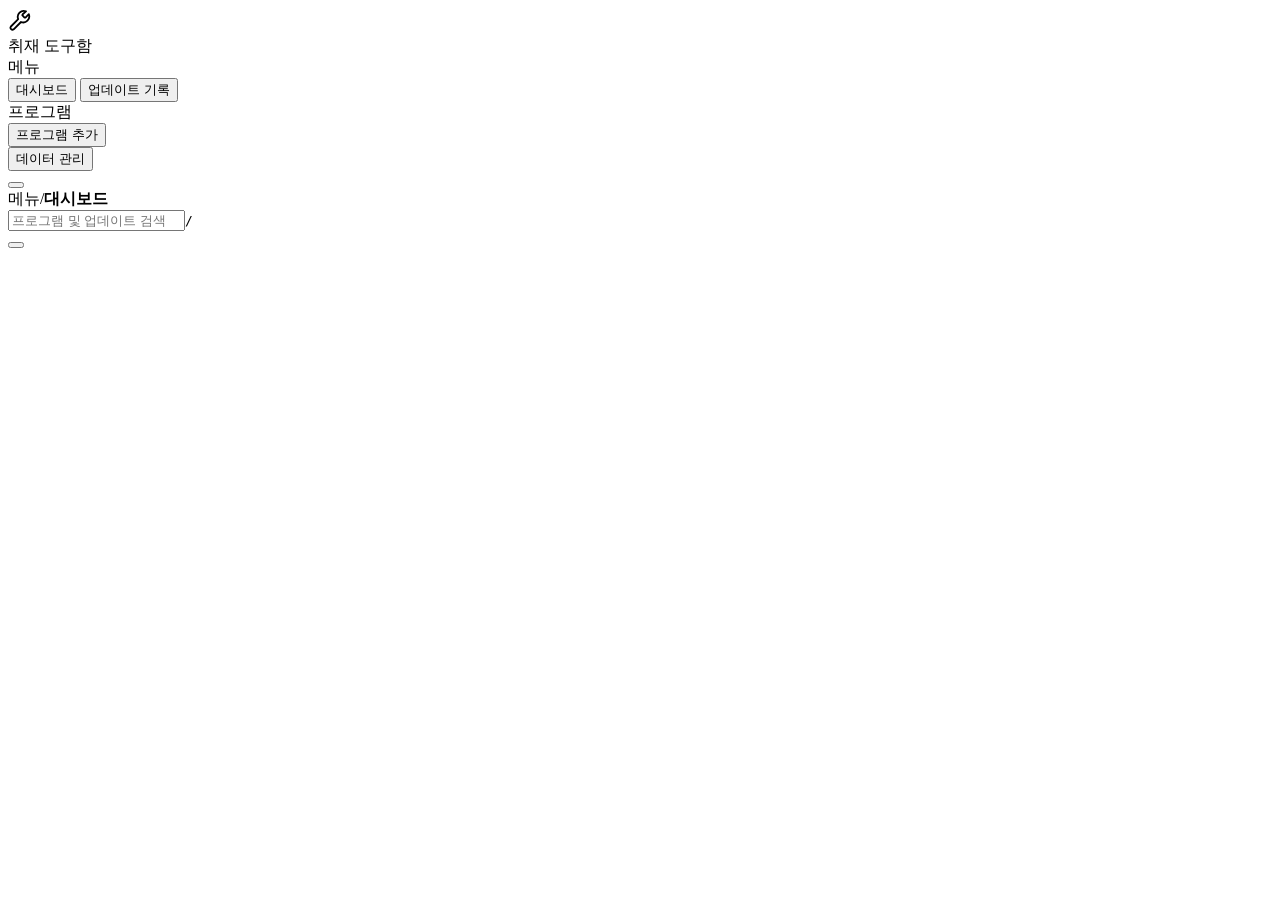
==== index.html @ 8e2fd489 "Initial reporter toolkit v1.0.2: index.html" ====
<!doctype html>
<html lang="ko">
<head>
  <meta charset="utf-8" />
  <meta name="viewport" content="width=device-width, initial-scale=1" />
  <meta name="theme-color" content="#0c1322" />
  <meta name="description" content="개인용 취재 자동화 도구와 사용 설명서, 버전 이력을 관리하는 대시보드" />
  <title>취재 도구함</title>
  <link rel="stylesheet" href="styles.css" />
</head>
<body>
  <div class="app-shell">
    <aside class="sidebar" id="sidebar">
      <div class="identity">
        <div class="identity-logo" aria-hidden="true"><svg viewBox="0 0 24 24" width="24" height="24" fill="none" stroke="currentColor" stroke-width="1.8" stroke-linecap="round" stroke-linejoin="round"><path d="M14.7 6.3a1 1 0 0 0 0 1.4l1.6 1.6a1 1 0 0 0 1.4 0l3.1-3.1a6 6 0 0 1-7.8 7.8l-7.3 7.3a2 2 0 0 1-2.8-2.8l7.3-7.3a6 6 0 0 1 7.8-7.8z"/></svg></div>
        <div class="identity-title">취재 도구함</div>
      </div>
      <nav class="menu" aria-label="주요 메뉴">
        <div class="menu-section">메뉴</div>
        <button class="nav-link active" data-nav="home" type="button"><span class="nav-icon" data-icon="grid"></span>대시보드</button>
        <button class="nav-link" data-nav="updates" type="button"><span class="nav-icon" data-icon="clock"></span>업데이트 기록</button>
        <div class="menu-section section-gap">프로그램</div>
        <div id="toolNav"></div>
        <button class="nav-link nav-add" data-action="add-tool" type="button"><span class="nav-icon" data-icon="plus"></span>프로그램 추가</button>
      </nav>
      <div class="sidebar-bottom">
        <button class="settings-link" type="button" data-action="settings"><span data-icon="settings"></span> 데이터 관리 <span data-icon="arrow"></span></button>
      </div>
    </aside>
    <div class="main-col">
      <header class="topbar">
        <button type="button" class="mobile-menu" id="mobileMenu" aria-label="메뉴 열기"><span data-icon="menu"></span></button>
        <div class="breadcrumbs" id="breadcrumbs"><span>메뉴</span><span class="crumb-sep">/</span><strong>대시보드</strong></div>
        <div class="header-actions">
          <div class="search-wrap"><span data-icon="search"></span><input id="searchInput" type="search" placeholder="프로그램 및 업데이트 검색" aria-label="프로그램 검색" autocomplete="off" /><kbd>/</kbd></div>
          <button type="button" class="icon-button" data-action="settings" aria-label="데이터 관리" title="데이터 관리"><span data-icon="settings"></span></button>
        </div>
      </header>
      <main class="main-content" id="content" tabindex="-1"></main>
    </div>
  </div>
  <div id="modalRoot"></div>
  <div class="toast-area" id="toastArea" aria-live="polite"></div>
  <script src="catalog.js"></script>
  <script src="app.js"></script>
</body>
</html>
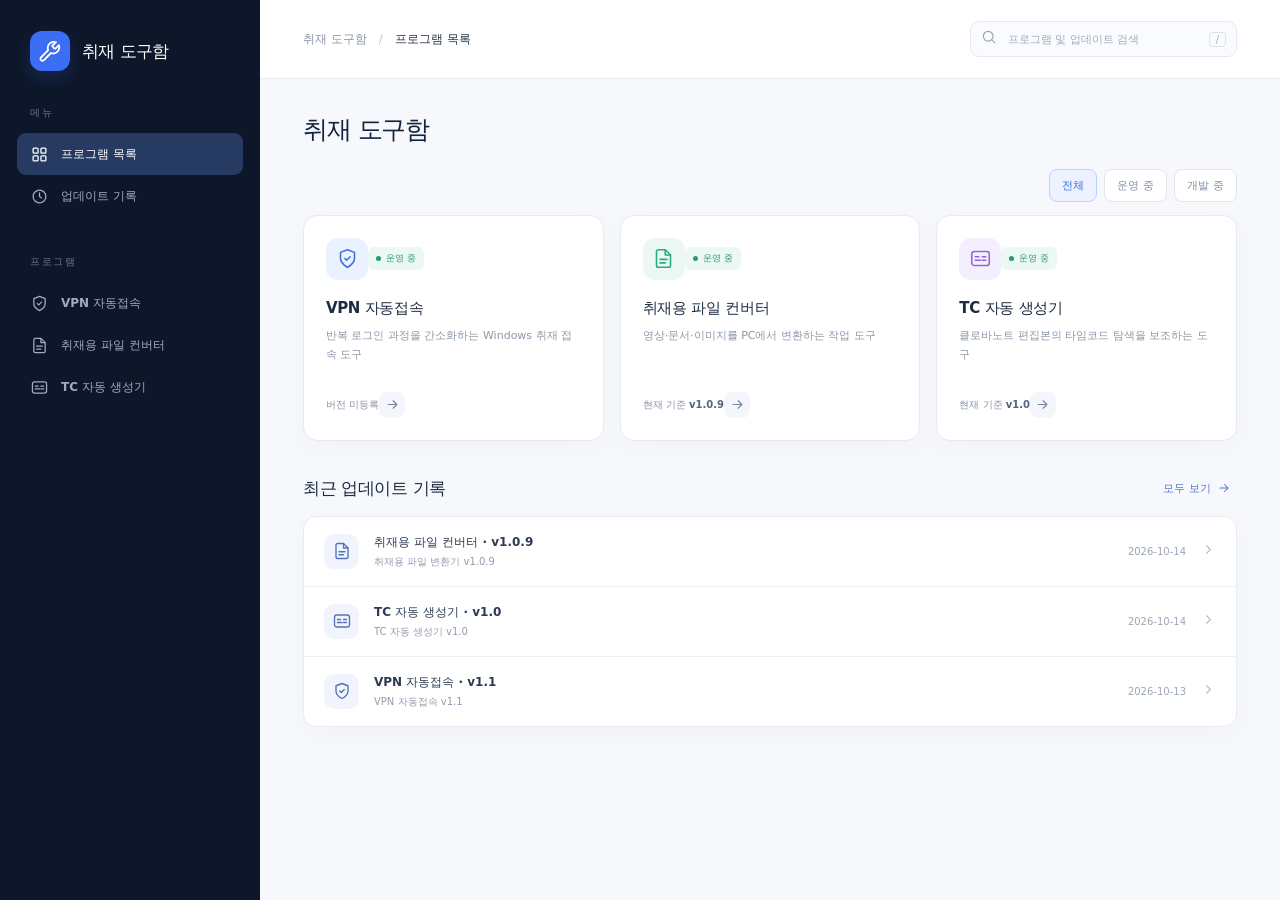
==== commit 1db07dc8: "Redirect public toolkit root from editor to read-only viewer" ====
--- a/index.html
+++ b/index.html
@@ -1,47 +1,21 @@
 <!doctype html>
 <html lang="ko">
 <head>
-  <meta charset="utf-8" />
-  <meta name="viewport" content="width=device-width, initial-scale=1" />
-  <meta name="theme-color" content="#0c1322" />
-  <meta name="description" content="개인용 취재 자동화 도구와 사용 설명서, 버전 이력을 관리하는 대시보드" />
-  <title>취재 도구함</title>
-  <link rel="stylesheet" href="styles.css" />
+  <meta charset="utf-8">
+  <meta name="viewport" content="width=device-width, initial-scale=1">
+  <meta name="robots" content="noindex">
+  <title>취재 도구함 · 열람 페이지로 이동</title>
+  <meta http-equiv="refresh" content="0;url=./view.html">
 </head>
 <body>
-  <div class="app-shell">
-    <aside class="sidebar" id="sidebar">
-      <div class="identity">
-        <div class="identity-logo" aria-hidden="true"><svg viewBox="0 0 24 24" width="24" height="24" fill="none" stroke="currentColor" stroke-width="1.8" stroke-linecap="round" stroke-linejoin="round"><path d="M14.7 6.3a1 1 0 0 0 0 1.4l1.6 1.6a1 1 0 0 0 1.4 0l3.1-3.1a6 6 0 0 1-7.8 7.8l-7.3 7.3a2 2 0 0 1-2.8-2.8l7.3-7.3a6 6 0 0 1 7.8-7.8z"/></svg></div>
-        <div class="identity-title">취재 도구함</div>
-      </div>
-      <nav class="menu" aria-label="주요 메뉴">
-        <div class="menu-section">메뉴</div>
-        <button class="nav-link active" data-nav="home" type="button"><span class="nav-icon" data-icon="grid"></span>대시보드</button>
-        <button class="nav-link" data-nav="updates" type="button"><span class="nav-icon" data-icon="clock"></span>업데이트 기록</button>
-        <div class="menu-section section-gap">프로그램</div>
-        <div id="toolNav"></div>
-        <button class="nav-link nav-add" data-action="add-tool" type="button"><span class="nav-icon" data-icon="plus"></span>프로그램 추가</button>
-      </nav>
-      <div class="sidebar-bottom">
-        <button class="settings-link" type="button" data-action="settings"><span data-icon="settings"></span> 데이터 관리 <span data-icon="arrow"></span></button>
-      </div>
-    </aside>
-    <div class="main-col">
-      <header class="topbar">
-        <button type="button" class="mobile-menu" id="mobileMenu" aria-label="메뉴 열기"><span data-icon="menu"></span></button>
-        <div class="breadcrumbs" id="breadcrumbs"><span>메뉴</span><span class="crumb-sep">/</span><strong>대시보드</strong></div>
-        <div class="header-actions">
-          <div class="search-wrap"><span data-icon="search"></span><input id="searchInput" type="search" placeholder="프로그램 및 업데이트 검색" aria-label="프로그램 검색" autocomplete="off" /><kbd>/</kbd></div>
-          <button type="button" class="icon-button" data-action="settings" aria-label="데이터 관리" title="데이터 관리"><span data-icon="settings"></span></button>
-        </div>
-      </header>
-      <main class="main-content" id="content" tabindex="-1"></main>
-    </div>
-  </div>
-  <div id="modalRoot"></div>
-  <div class="toast-area" id="toastArea" aria-live="polite"></div>
-  <script src="catalog.js"></script>
-  <script src="app.js"></script>
+  <p>취재 도구함 열람 페이지로 이동합니다. <a href="./view.html">열람 페이지 열기</a></p>
+  <script>
+    // Old GitHub Pages origin must no longer retain the legacy GitHub PAT.
+    try { localStorage.removeItem('reporter-toolkit-github-remember-v1'); } catch {}
+    const target = new URL('./view.html', location.href);
+    target.search = location.search;
+    target.hash = location.hash;
+    location.replace(target.href);
+  </script>
 </body>
-</html>+</html>
